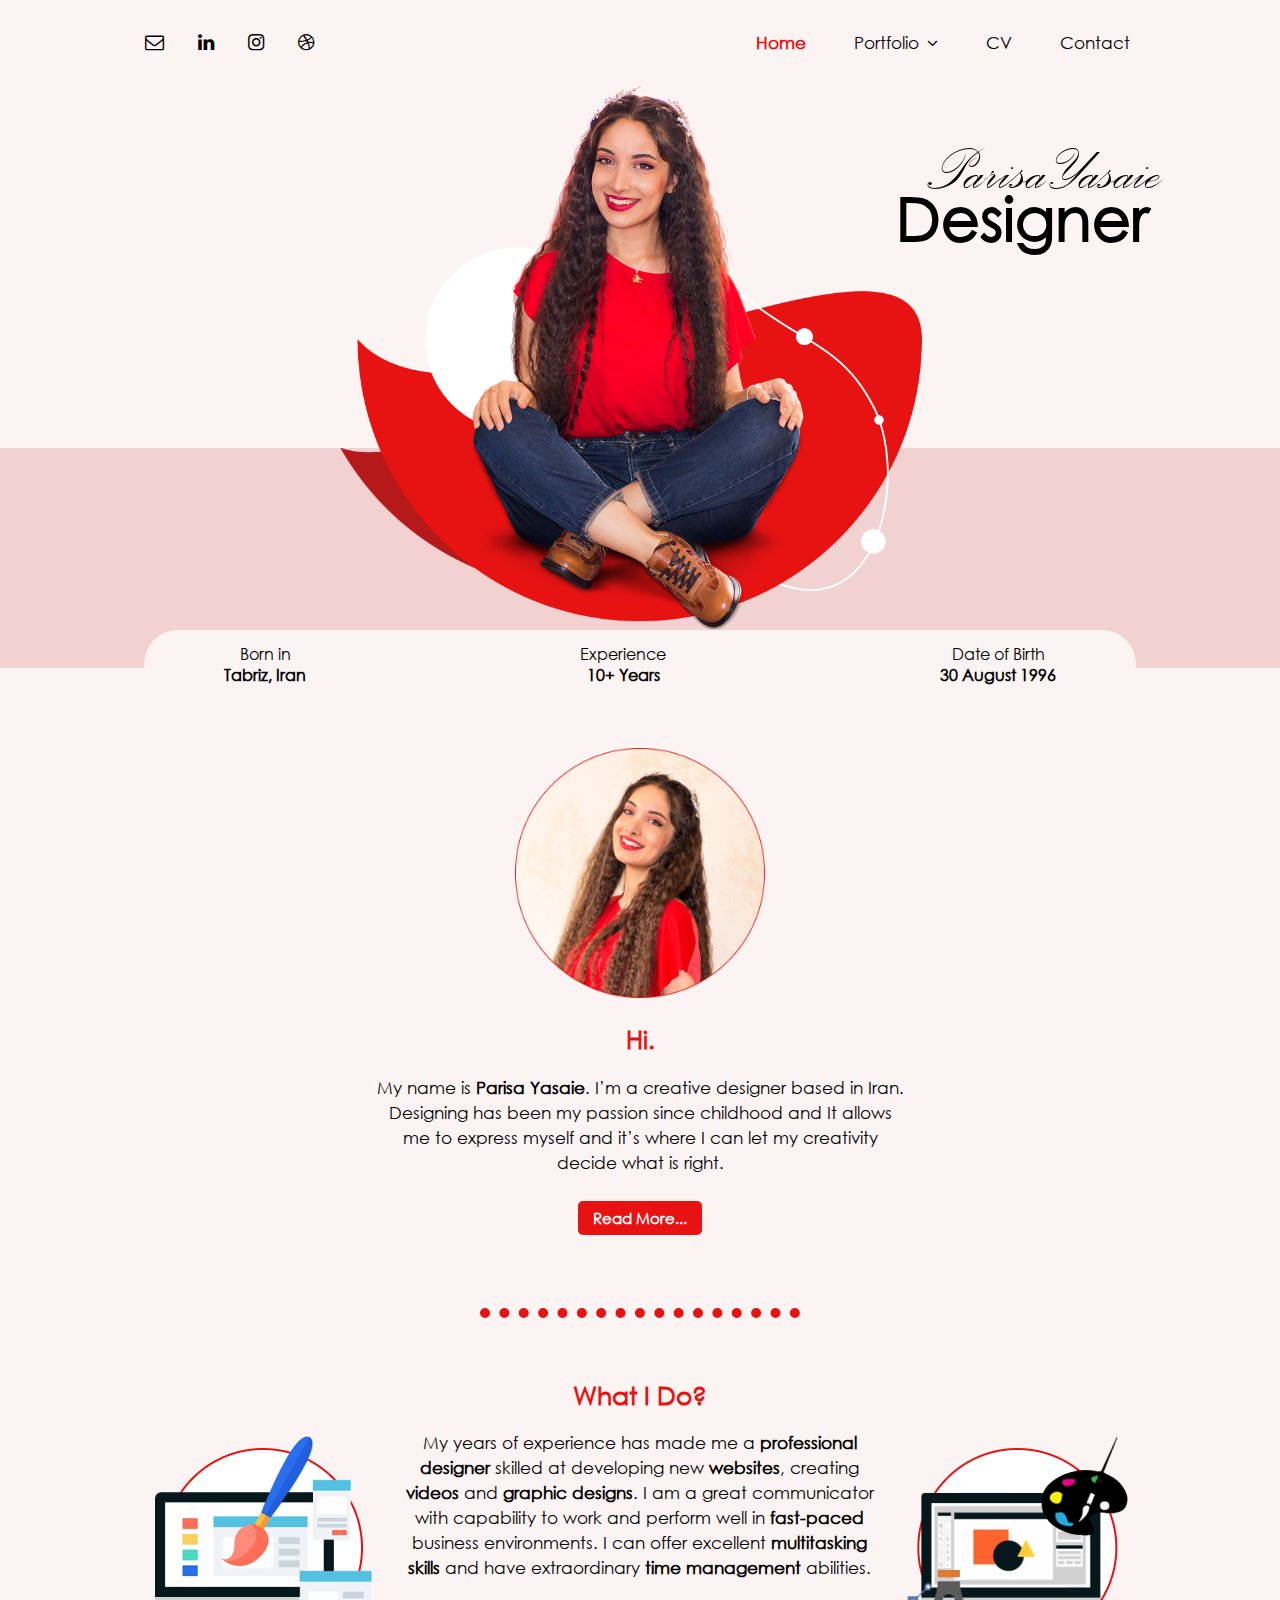
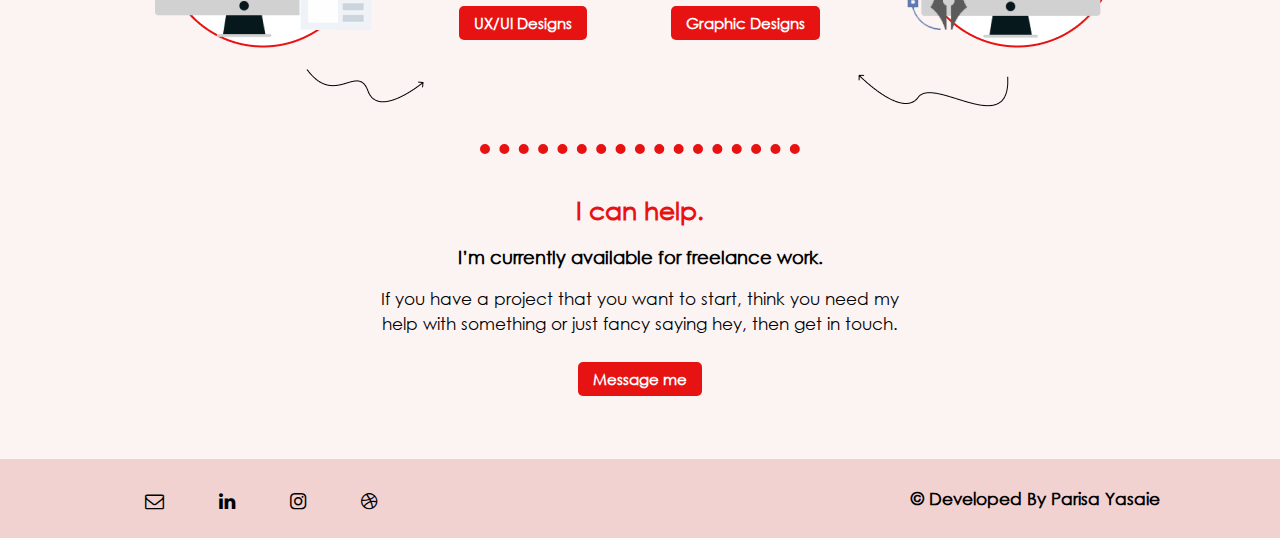
==== index.html @ 9ddb2f9f "Init" ====
<!DOCTYPE html>
<html lang="en">
<head>
    <meta charset="UTF-8">
    <meta http-equiv="X-UA-Compatible" content="IE=edge">
    <meta name="viewport" content="width=device-width, initial-scale=1.0">
    <title>Parisa Yasaie</title>
    <link rel="stylesheet" href="css/main-style.css">
    <link rel="shortcut icon" href="images/yasaB.ico" type="image/x-icon">
    <link rel="stylesheet" href="https://cdnjs.cloudflare.com/ajax/libs/font-awesome/4.7.0/css/font-awesome.min.css">
</head>
<body>
    <header>
        <nav>
            <div class="name hide-desktop"><a href="#">Parisa Yasaie</a></div>

            <div class="hide-mobile social-media">
                <a href="mailto:parisa.vamp@gmail.com">
                    <span class="fa fa-envelope-o"></span>
                </a>
                <a href="http://www.linkedin.com/in/parisavp">
                    <span class="fa fa-linkedin"></span>
                </a>
                <a href="http://www.instagram.com/parisavp">
                    <span class="fa fa-instagram"></span>
                </a>
                <a href="http://www.dribbble.com/parisavp">
                    <span class="fa fa-dribbble"></span>
                </a>
            </div>

            <div class="menu hide-desktop">
                <img src="images/ham.svg" alt="toggle menu" id="menu">
            </div>

            <ul class="hide-mobile nav" id="nav">
                <li id="exit" class="exit hide-desktop"><img src="images/exit.svg" alt="exit"></li>
                <li class="active">Home</li>
                <li>
                    <a href="#">Portfolio <span class="hide-mobile"><span class="fa fa-angle-down"></span></span></a>
                    <ul>
                        <li><a href="pages/uxui.html">UX/UI Designs</a></li>
                        <li><a href="pages/graphic.html">Graphic Designs</a></li>
                    </ul>
                </li>
                <li><a href="pages/cv.html">CV</a></li>
                <li><a href="pages/contact.html">Contact</a></li>
            </ul>
        </nav>
    </header>
</div>
<div class="hero-text">
    <p>ParisaYasaie</p>
    <h1>Designer</h1>
</div>
<div class="hero">
    <section>

        <img src="images/Hero.png" alt="hero img" class="hero-image">
        <ul class="summry-profile">
            <li>Born in<br><strong>Tabriz, Iran</strong></li>
            <li>Experience<br><strong>10+ Years</strong></li>
            <li>Date of Birth<br><strong>30 August 1996</strong></li>
        </ul>
    </section>
</div>

<div class="box"></div>

<div class="intro container">
    <img src="images/hi.png" alt="hi-img" class="hi-img">
    <h2>Hi.</h2>
    <p>My name is <strong>Parisa Yasaie</strong>. I’m a creative designer based in Iran.
        Designing has been my passion since childhood and It allows
        me to express myself and it’s where I can let my creativity
        decide what is right.</p>
        <a href="pages/cv.html" class="button">Read More...</a>
</div>

<div class="line"></div>

<div class="container">
    <ul class="wid">
        <li>
            <img src="images/product.png" alt="product" class="product hide-mobile show-desktop">
        </li>
        <li>
            <h2>What I Do?</h2>
            <p>My years of experience has made me a <strong>professional designer</strong>
                skilled at developing new <strong>websites</strong>, creating <strong>videos</strong> and
                <strong>graphic designs</strong>. I am a great communicator with capability to
                work and perform well in <strong>fast-paced</strong> business environments. I
                can offer excellent <strong>multitasking skills</strong> and have extraordinary
                <strong>time management</strong> abilities.</p>
            <a href="pages/uxui.html" class="button couple">UX/UI Designs</a>
            <a href="pages/graphic.html" class="button couple">Graphic Designs</a>
        </li>
        <li>
            <img src="images/graphic.png" alt="graphic" class="graphic hide-mobile show-desktop">
        </li>
    </ul>
</div>

<div class="line"></div>

<div class="container">
    <h2>I can help.</h2>
    <h3>I’m currently available for freelance work.</h3>
    <p>If you have a project that you want to start,
         think you need my help with something or just fancy saying hey, then get in touch.</p>
    <a href="mailto:parisa.vamp@gmail.com" class="button">Message me</a>
</div>
<footer>
    <nav class="social-media">
            <a href="mailto:parisa.vamp@gmail.com">
                <span class="fa fa-envelope-o"></span>
            </a>
            <a href="http://www.linkedin.com/in/parisavp">
                <span class="fa fa-linkedin"></span>
            </a>
            <a href="http://www.instagram.com/parisavp">
                <span class="fa fa-instagram"></span>
            </a>
            <a href="http://www.dribbble.com/parisavp">
                <span class="fa fa-dribbble"></span>
            </a>
    </nav>
    <p><strong>© Developed By Parisa Yasaie</strong></p>
</footer>

    <script>
        var menu = document.getElementById('menu')
        var nav = document.getElementById('nav')
        var exit = document.getElementById('exit')

        menu.addEventListener('click', function(e){
            nav.classList.toggle('hide-mobile');
            e.preventDefault();
        });

        exit.addEventListener('click', function(e){
            nav.classList.add('hide-mobile');
            e.preventDefault();
        });
    </script>
</body>
</html>
---- css/main-style.css ----
@font-face {
    font-family: 'Century Gothic';
    src: url('../CenturyGothic.ttf');
}
@font-face {
    font-family: 'Palace Script MT';
    src: url('../PalaceScriptMT.ttf');
}

body {
    margin: 0;
    background: #FCF3F3;
    font-family: 'Century Gothic', 'Palace Script MT';
}

p {
    font-size: 17px;
    line-height: 25px;
}

ul {
    list-style-type: none;
    margin: 0;
    padding: 0;
}

.container {
    display: block;
    width: 530px;
    margin: auto;
    margin-bottom: 25px;
    text-align: center;
}

header nav {
    width: 100%;
    margin-top: -160px;
    position: fixed;
    background: #FCF3F3;
    z-index: 6;
}

.hero-text {
    margin-left: 85vh;
    margin-top: 160px;
}

header .social-media {
    padding-left: 10%;
}

.nav {
    padding-right: 10%;
}

.hide-desktop {
    display: none;
}

nav:after {
    content: '';
    clear: both;
    display: table;
}

nav ul {
    float: right;
    list-style: none;
    position: relative;
}

nav ul li {
    display: inline-block;
    margin: 20px 5px;
}

nav ul li a {
    color: black;
    text-decoration: none;
    line-height: 45px;
    font-size: 17px;
    padding: 8px 17px;
}

nav a:hover {
    text-shadow: 0 0 1px gray, 0 0 1px gray;
}

.active {
    color: #E71313;
    font-size: 17px;
    font-weight: bold;
    padding: 8px 17px;
}

nav ul ul {
    position: absolute;
    top: 55px;
    opacity: 0;
    visibility: hidden;
    transition: .3s;
}

nav ul li:hover > ul {
    top: 65px;
    opacity: 1;
    visibility: visible;
    z-index: 4;
}

nav ul ul li {
    position: relative;
    margin: 0;
    width: 180px;
    float: none;
    display: list-item;
    background: #FCF3F3;
    border-radius: 5px;
    border-top: 1px solid white;
}

nav .social-media a {
    float: left;
    text-decoration: none;
    font-size: 19px;
    color: black;
    padding: 30px 17px;
}

.fa-angle-down {
    margin-left: 3px;
}

.hero-text p {
    font-family: 'Palace Script MT';
    font-size: 75px;
    text-align: center;
    margin-left: 40px;
    margin-top: 35px;
}

h1 {
    font-size: 50px;
    text-align: center;
    font-size: 60px;
    margin-top: -80px;
}

h2 {
    color: #E71313;
    font-size: 25px;
}

h3 {
    font-size: 18px;
}

.box {
    position: relative;
    background: #F2D1D1;
    height: 220px;
    top: -250px;
    z-index: 0;
}

.hero {
    position: relative;
    text-align: center;
    padding: 0 120px;
    z-index: 1;
    margin-top: -210px;
}

.summry-profile {
    background-color: #FCF3F3;
    font-size: 16px;
    border-radius: 70px;
    padding: 13px 80px;
    display: flex;
    justify-content: space-between;
    width: 80%;
    margin: auto;
}

.hero-image {
    display: block;
    text-align: center;
    width: 600px;
    margin: auto;
}

.intro {
    margin-top: -170px;
}

.wid {
    display: flex;
    margin-bottom: -110px;
    justify-content: center;
    list-style-type: none;
}

.wid img {
    margin: 60px -30px;
}

.wid p {
    width: 490px;
}

.container p {
    padding-bottom: 15px;
}

.button {
    background-color: #E71313;
    font-size: 15px;
    border-radius: 5px;
    padding: 7px 15px;
    text-decoration: none;
    color: white;
    font-weight: bold;
}

.button:hover {
    background-color: #cf1414;
}

.line {
    content: "";
    width: 25%;
    text-align: center;
    margin: auto;
    border-bottom: 10px dotted #E71313;
    position: relative;
    top: 10px;
    margin: 70px auto 50px auto;
}

.couple {
    margin: 0 40px;
}

.hi-img {
    max-width: 250px;
}

footer {
    display: flex;
    justify-content: space-between;
    margin-top: 70px;
    background-color: #F2D1D1;
    padding: 10px 120px 10px 120px;
    text-align: center;
}

footer .social-media {
    padding-top: 20px;
}

footer a {
    text-decoration: none;
    font-size: 19px;
    color: black;
    padding: 0 25px;
}

footer a:hover {
    text-shadow: 0 0 1px gray, 0 0 1px gray;
}

@media all and (max-width: 950px) {

    .container {
        padding: 0 35px;
    }

    .hide-mobile {
        display: none;
    }

    .name {
        padding-left: 10%;
    }

    header nav {
        padding-bottom: 20px;
    }

    nav ul{
        position: fixed;
        width: 40%;
        top: 0;
        right: 0;
        z-index: 2;
        float: left;
        background: #F2D1D1;
        padding: 30px;
        height: 100%;
    }

    nav .social-media {
        display: none;
    }

    nav .name {
        display: block;
        font-size: 20px;
        font-weight: bold;
        text-decoration: none;
        padding-top: 17px;
    }

    .name a {
        text-decoration: none;
        color: #E71313;
    }

    nav ul li {
        display: block;
        margin: 10px 0;
    }

    nav ul li a {
        font-size: 15px;
    }

    .active {
        font-size: 15px;
    }

    nav ul ul {
        position: static;
        float: none;
        margin: -35px -20px;
        opacity: 1;
        visibility: visible;
    }

    nav ul ul li {
        display: block;
        border: none;
        margin-top: -5px;
        background: none;
    }

    .exit {
        display: block;
        text-align: right;
    }

    .exit img {
        cursor: pointer;
    }

    .menu {
        display: block;
        position: absolute;
        right: 80px;
        margin: -20px 5px;
        cursor: pointer;
    }

    .hero-text p {
        font-size: 65px;
        margin-left: 40px;
        margin-top: 35px;
    }
    
    h1 {
        font-size: 50px;
        margin-top: -70px;
        margin-right: 40px;
    }
    
    h2 {
        font-size: 22px;
    }
    
    h3 {
        font-size: 16px;
    }

    p {
        font-size: 14px;
        line-height: 20px;
    }
    
    .box {
        height: 130px;
        top: -150px;
    }
    
    .hero {
        margin-top: -180px;
        padding: 0 25px;
    }
    
    .summry-profile {
        font-size: 13px;
        padding: 5px 25px;
        margin: auto;
    }
    
    .hero-image {
        width: 75%;
    }
    
    .intro {
        margin-top: -70px;
    }
    
    .container p {
        padding-bottom: 15px;
    }
    
    .button {
        font-size: 13px;
    }
    
    footer {
        display: block;
        margin-top: 70px;
        padding: 25px 0 -10px 0;
        text-align: center;
    }
    
    .couple {
        margin: 0 15px;
    }

    .wid {
        margin-bottom: -10px;
    }
}

@media all and (max-width: 800px) {

    .hero-text {
        margin-left: 20px;
        margin-top: 100px;
    }

    .hero {
        margin-top: -10px;
    }

    header nav {
        margin-top: -100px;
    }

    footer {
        padding: 10px;
    }

    .line {
        width: 40%;
    }
}

@media all and (max-width: 650px) {

    .hero-image {
        width: 100%;
    }

    .name {
        padding-left: 25px;
    }

    .container {
        width: auto;
    }

    .wid p {
        width: auto;
    }

    .menu {
        right: 25px;
    }

    .couple {
        margin: 0 5px;
    }

}
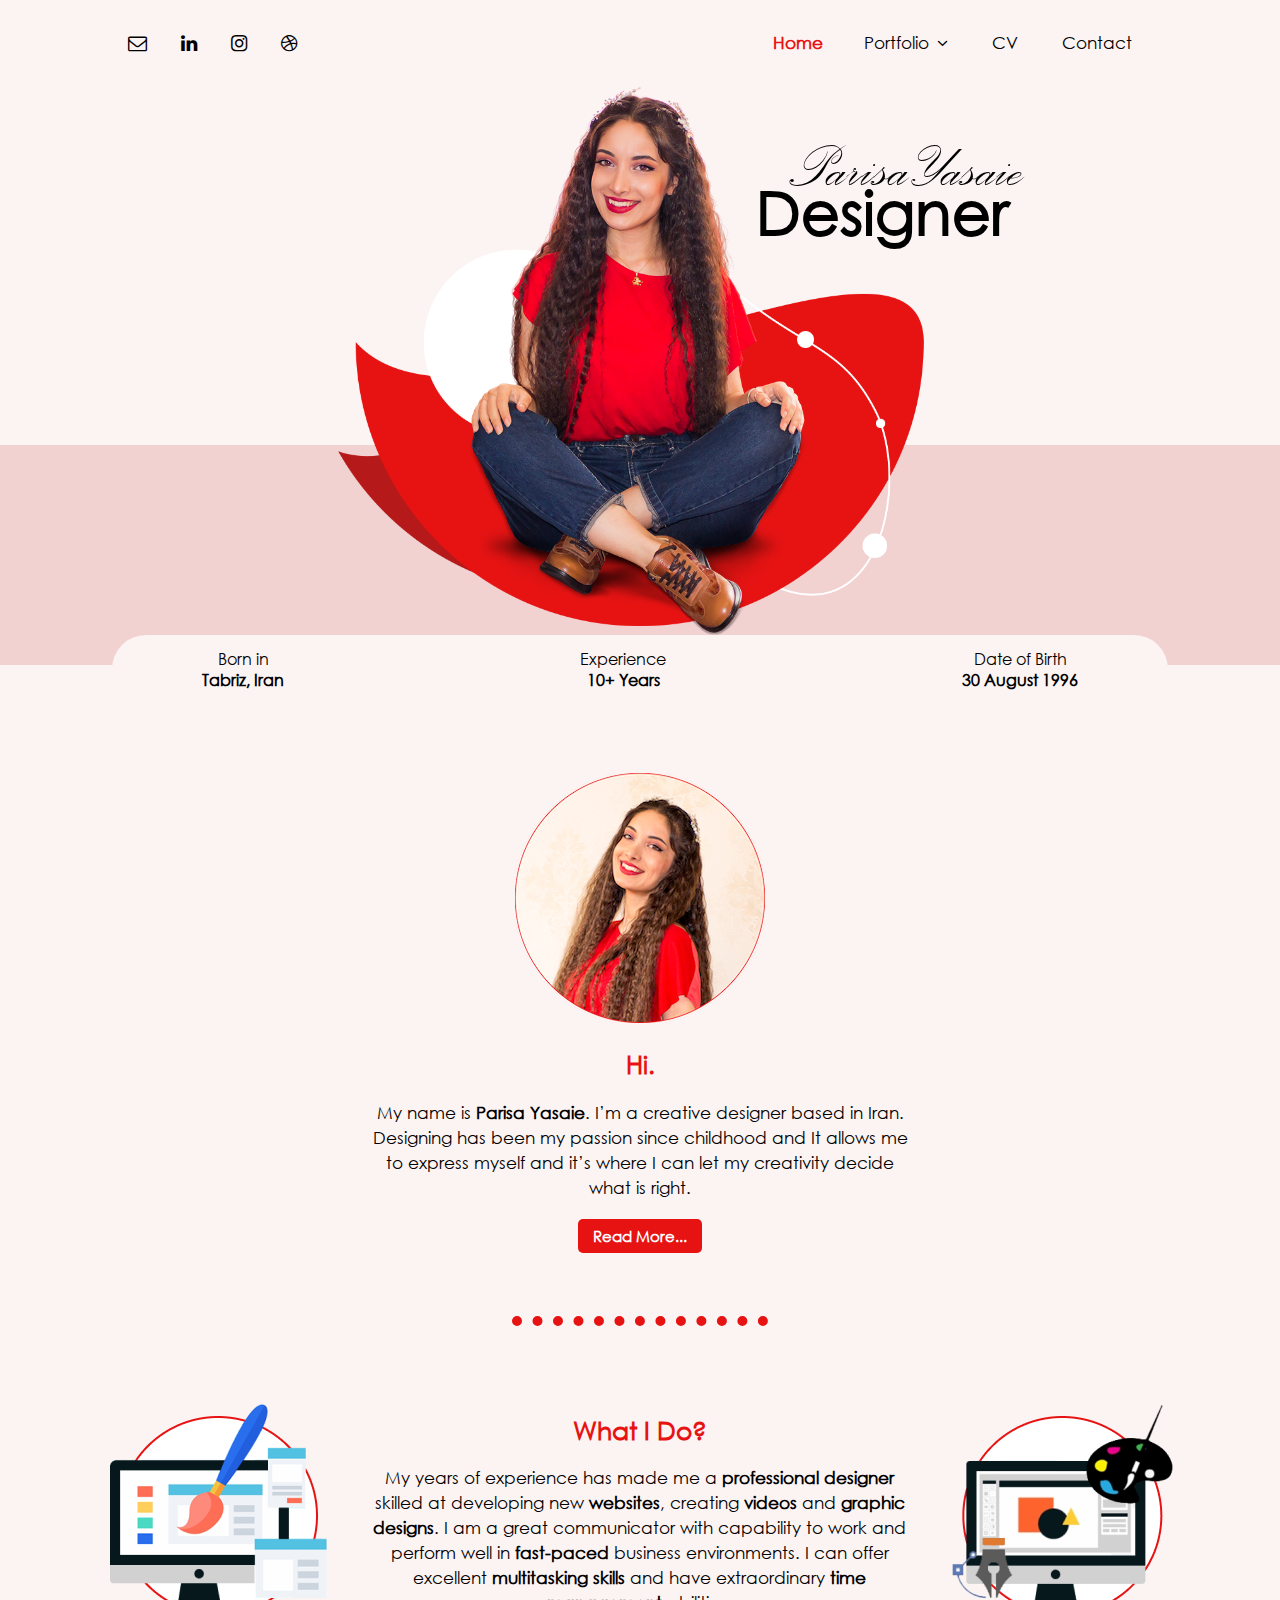
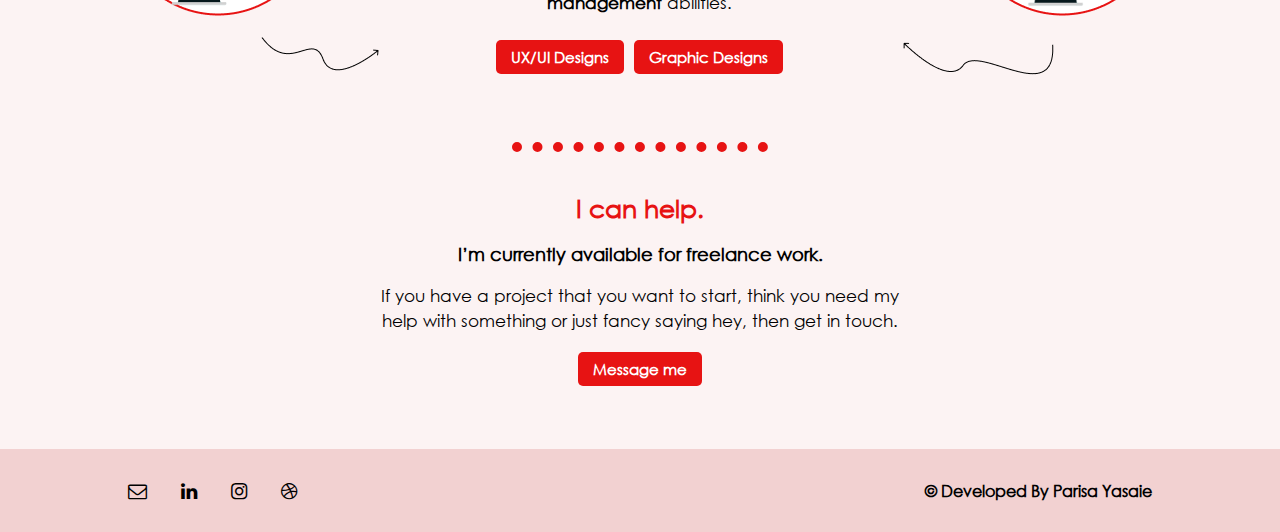
==== commit d6726792: "Optimize" ====
--- a/index.html
+++ b/index.html
@@ -5,143 +5,160 @@
     <meta http-equiv="X-UA-Compatible" content="IE=edge">
     <meta name="viewport" content="width=device-width, initial-scale=1.0">
     <title>Parisa Yasaie</title>
-    <link rel="stylesheet" href="css/main-style.css">
+    <link rel="stylesheet" href="css/style.css">
     <link rel="shortcut icon" href="images/yasaB.ico" type="image/x-icon">
     <link rel="stylesheet" href="https://cdnjs.cloudflare.com/ajax/libs/font-awesome/4.7.0/css/font-awesome.min.css">
 </head>
 <body>
-    <header>
-        <nav>
-            <div class="name hide-desktop"><a href="#">Parisa Yasaie</a></div>
+<header>
+    <nav class="container">
+        <div class="name hide-desktop"><a href="#">Parisa Yasaie</a></div>
 
-            <div class="hide-mobile social-media">
+        <div class="hide-mobile social-media">
+            <a href="mailto:parisa.vamp@gmail.com">
+                <span class="fa fa-envelope-o"></span>
+            </a>
+            <a href="https://www.linkedin.com/in/parisavp">
+                <span class="fa fa-linkedin"></span>
+            </a>
+            <a href="https://www.instagram.com/parisavp">
+                <span class="fa fa-instagram"></span>
+            </a>
+            <a href="https://www.dribbble.com/parisavp">
+                <span class="fa fa-dribbble"></span>
+            </a>
+        </div>
+
+        <div class="hide-desktop" id="menu"></div>
+
+        <ul class="hide-mobile" id="nav">
+            <li class="hide-desktop" id="exit"></li>
+
+            <li class="active">Home</li>
+            <li>
+                <a href="#">Portfolio <span class="hide-mobile"><span class="fa fa-angle-down"></span></span></a>
+                <ul>
+                    <li><a href="pages/uxui.html">UX/UI Designs</a></li>
+                    <li><a href="pages/graphic.html">Graphic Designs</a></li>
+                </ul>
+            </li>
+            <li><a href="pages/cv.html">CV</a></li>
+            <li><a href="pages/contact.html">Contact</a></li>
+        </ul>
+    </nav>
+</header>
+
+<main id="home">
+    <div class="hero">
+        <div class="hero-text">
+            <h2>ParisaYasaie</h2>
+            <h1>Designer</h1>
+        </div>
+
+        <div class="hero-img"></div>
+    </div>
+
+    <ul class="summary-profile">
+        <li>Born in<br><strong>Tabriz, Iran</strong></li>
+        <li>Experience<br><strong>10+ Years</strong></li>
+        <li>Date of Birth<br><strong>30 August 1996</strong></li>
+    </ul>
+
+    <div class="container my-70 text-center">
+        <div class="container-sm mb-70">
+            <img src="images/hi.png" alt="hi-img" class="hi-img">
+            <h2>Hi.</h2>
+
+            <div class="mb-25">
+                <p>My name is <strong>Parisa Yasaie</strong>. I’m a creative designer based in Iran.
+                    Designing has been my passion since childhood and It allows
+                    me to express myself and it’s where I can let my creativity
+                    decide what is right.</p>
+            </div>
+            <a href="pages/cv.html" class="button">Read More...</a>
+        </div>
+
+        <div class="line line-red"></div>
+
+        <ul class="wid">
+            <li class="hide-mobile">
+                <img src="images/product.png" alt="product" class="product">
+            </li>
+            <li>
+                <h2>What I Do?</h2>
+
+                <div class="mb-25 container-sm">
+                    <p>My years of experience has made me a <strong>professional designer</strong>
+                        skilled at developing new <strong>websites</strong>, creating <strong>videos</strong> and
+                        <strong>graphic designs</strong>. I am a great communicator with capability to
+                        work and perform well in <strong>fast-paced</strong> business environments. I
+                        can offer excellent <strong>multitasking skills</strong> and have extraordinary
+                        <strong>time management</strong> abilities.</p>
+                </div>
+
+                <div class="button-group">
+                    <a href="pages/uxui.html" class="button">UX/UI Designs</a>
+                    <a href="pages/graphic.html" class="button">Graphic Designs</a>
+                </div>
+            </li>
+            <li class="hide-mobile">
+                <img src="images/graphic.png" alt="graphic" class="graphic">
+            </li>
+        </ul>
+
+        <div class="line line-red"></div>
+
+        <div class="container-sm">
+            <h2>I can help.</h2>
+            <h3>I’m currently available for freelance work.</h3>
+
+            <div class="mb-25">
+                <p>If you have a project that you want to start,
+                    think you need my help with something or just fancy saying hey, then get in touch.</p>
+            </div>
+
+            <a href="mailto:parisa.vamp@gmail.com" class="button">Message me</a>
+        </div>
+    </div>
+
+    <footer>
+        <div class="container">
+            <nav class="social-media">
                 <a href="mailto:parisa.vamp@gmail.com">
                     <span class="fa fa-envelope-o"></span>
                 </a>
-                <a href="http://www.linkedin.com/in/parisavp">
+                <a href="https://www.linkedin.com/in/parisavp">
                     <span class="fa fa-linkedin"></span>
                 </a>
-                <a href="http://www.instagram.com/parisavp">
+                <a href="https://www.instagram.com/parisavp">
                     <span class="fa fa-instagram"></span>
                 </a>
-                <a href="http://www.dribbble.com/parisavp">
+                <a href="https://www.dribbble.com/parisavp">
                     <span class="fa fa-dribbble"></span>
                 </a>
+            </nav>
+
+            <div>
+                <strong>© Developed By Parisa Yasaie</strong>
             </div>
+        </div>
+    </footer>
+</main>
 
-            <div class="menu hide-desktop">
-                <img src="images/ham.svg" alt="toggle menu" id="menu">
-            </div>
+<script>
+    var menu = document.getElementById('menu')
+    var nav = document.getElementById('nav')
+    var exit = document.getElementById('exit')
 
-            <ul class="hide-mobile nav" id="nav">
-                <li id="exit" class="exit hide-desktop"><img src="images/exit.svg" alt="exit"></li>
-                <li class="active">Home</li>
-                <li>
-                    <a href="#">Portfolio <span class="hide-mobile"><span class="fa fa-angle-down"></span></span></a>
-                    <ul>
-                        <li><a href="pages/uxui.html">UX/UI Designs</a></li>
-                        <li><a href="pages/graphic.html">Graphic Designs</a></li>
-                    </ul>
-                </li>
-                <li><a href="pages/cv.html">CV</a></li>
-                <li><a href="pages/contact.html">Contact</a></li>
-            </ul>
-        </nav>
-    </header>
-</div>
-<div class="hero-text">
-    <p>ParisaYasaie</p>
-    <h1>Designer</h1>
-</div>
-<div class="hero">
-    <section>
+    menu.addEventListener('click', function (e) {
+        nav.classList.toggle('hide-mobile');
+        e.preventDefault();
+    });
 
-        <img src="images/Hero.png" alt="hero img" class="hero-image">
-        <ul class="summry-profile">
-            <li>Born in<br><strong>Tabriz, Iran</strong></li>
-            <li>Experience<br><strong>10+ Years</strong></li>
-            <li>Date of Birth<br><strong>30 August 1996</strong></li>
-        </ul>
-    </section>
-</div>
-
-<div class="box"></div>
-
-<div class="intro container">
-    <img src="images/hi.png" alt="hi-img" class="hi-img">
-    <h2>Hi.</h2>
-    <p>My name is <strong>Parisa Yasaie</strong>. I’m a creative designer based in Iran.
-        Designing has been my passion since childhood and It allows
-        me to express myself and it’s where I can let my creativity
-        decide what is right.</p>
-        <a href="pages/cv.html" class="button">Read More...</a>
-</div>
-
-<div class="line"></div>
-
-<div class="container">
-    <ul class="wid">
-        <li>
-            <img src="images/product.png" alt="product" class="product hide-mobile show-desktop">
-        </li>
-        <li>
-            <h2>What I Do?</h2>
-            <p>My years of experience has made me a <strong>professional designer</strong>
-                skilled at developing new <strong>websites</strong>, creating <strong>videos</strong> and
-                <strong>graphic designs</strong>. I am a great communicator with capability to
-                work and perform well in <strong>fast-paced</strong> business environments. I
-                can offer excellent <strong>multitasking skills</strong> and have extraordinary
-                <strong>time management</strong> abilities.</p>
-            <a href="pages/uxui.html" class="button couple">UX/UI Designs</a>
-            <a href="pages/graphic.html" class="button couple">Graphic Designs</a>
-        </li>
-        <li>
-            <img src="images/graphic.png" alt="graphic" class="graphic hide-mobile show-desktop">
-        </li>
-    </ul>
-</div>
-
-<div class="line"></div>
-
-<div class="container">
-    <h2>I can help.</h2>
-    <h3>I’m currently available for freelance work.</h3>
-    <p>If you have a project that you want to start,
-         think you need my help with something or just fancy saying hey, then get in touch.</p>
-    <a href="mailto:parisa.vamp@gmail.com" class="button">Message me</a>
-</div>
-<footer>
-    <nav class="social-media">
-            <a href="mailto:parisa.vamp@gmail.com">
-                <span class="fa fa-envelope-o"></span>
-            </a>
-            <a href="http://www.linkedin.com/in/parisavp">
-                <span class="fa fa-linkedin"></span>
-            </a>
-            <a href="http://www.instagram.com/parisavp">
-                <span class="fa fa-instagram"></span>
-            </a>
-            <a href="http://www.dribbble.com/parisavp">
-                <span class="fa fa-dribbble"></span>
-            </a>
-    </nav>
-    <p><strong>© Developed By Parisa Yasaie</strong></p>
-</footer>
-
-    <script>
-        var menu = document.getElementById('menu')
-        var nav = document.getElementById('nav')
-        var exit = document.getElementById('exit')
-
-        menu.addEventListener('click', function(e){
-            nav.classList.toggle('hide-mobile');
-            e.preventDefault();
-        });
-
-        exit.addEventListener('click', function(e){
-            nav.classList.add('hide-mobile');
-            e.preventDefault();
-        });
-    </script>
+    exit.addEventListener('click', function (e) {
+        nav.classList.add('hide-mobile');
+        e.preventDefault();
+    });
+</script>
 </body>
-</html>+</html>
--- a/css/style.css
+++ b/css/style.css
@@ -0,0 +1,566 @@
+@font-face {
+  font-family: "Century Gothic";
+  src: url("../CenturyGothic.ttf");
+}
+@font-face {
+  font-family: "Palace Script MT";
+  src: url("../PalaceScriptMT.ttf");
+}
+p {
+  font-size: 17px;
+  line-height: 25px;
+}
+
+ul {
+  margin: 0 15px;
+  padding: 0;
+}
+ul li {
+  padding: 0 10px;
+}
+
+h1 {
+  font-size: 50px;
+}
+@media (max-width: 1100px) {
+  h1 {
+    font-size: 35px;
+  }
+}
+
+h2 {
+  color: #E71313;
+  font-size: 25px;
+}
+
+h3 {
+  font-size: 18px;
+}
+
+body {
+  margin: 0;
+  background: #FCF3F3;
+  font-family: "Century Gothic", "Palace Script MT", serif;
+}
+
+main {
+  display: flex;
+  flex-direction: column;
+  margin-top: 85px;
+  height: calc(100vh - 85px);
+  justify-content: space-between;
+}
+
+.social-media a {
+  float: left;
+  text-decoration: none;
+  font-size: 19px;
+  color: black;
+  padding: 30px 17px;
+}
+.social-media a:first-child {
+  padding-left: 0;
+}
+
+.container {
+  padding: 0 10%;
+}
+@media (max-width: 1100px) {
+  .container {
+    padding: 0 60px;
+  }
+}
+@media (max-width: 600px) {
+  .container {
+    padding: 0 20px;
+  }
+}
+.container-sm {
+  width: 540px;
+  margin: 0 auto;
+}
+@media (max-width: 600px) {
+  .container-sm {
+    width: 100%;
+  }
+}
+
+.fa-angle-down {
+  margin-left: 3px;
+}
+
+@media (max-width: 1100px) {
+  .hide-mobile {
+    display: none;
+  }
+}
+
+@media (min-width: 1100px) {
+  .hide-desktop {
+    display: none;
+  }
+}
+
+.mb-12 {
+  margin-bottom: 12px;
+}
+
+.mb-25 {
+  margin-bottom: 25px;
+}
+
+.mb-70 {
+  margin-bottom: 70px;
+}
+
+.my-70 {
+  margin-bottom: 70px;
+  margin-top: 70px;
+}
+
+.button {
+  background-color: #E71313;
+  font-size: 15px;
+  border-radius: 5px;
+  padding: 7px 15px;
+  text-decoration: none;
+  color: white;
+  font-weight: bold;
+}
+.button :hover {
+  background-color: #cf1414;
+}
+@media (max-width: 1100px) {
+  .button {
+    font-size: 13px;
+  }
+}
+
+.button-group {
+  display: flex;
+  justify-content: center;
+  gap: 10px;
+}
+
+.text-center {
+  text-align: center;
+}
+
+.line {
+  content: "";
+  width: 25%;
+  text-align: center;
+  position: relative;
+  margin: 40px auto;
+}
+@media (max-width: 1100px) {
+  .line {
+    width: 40%;
+  }
+}
+.line-pink {
+  border-bottom: 10px dotted #F2D1D1;
+}
+.line-red {
+  border-bottom: 10px dotted #E71313;
+}
+
+header {
+  top: 0;
+  width: 100%;
+  position: fixed;
+  background: #FCF3F3;
+  z-index: 6;
+}
+header nav {
+  display: flex;
+  justify-content: space-between;
+  align-items: center;
+}
+header nav ul {
+  float: right;
+  list-style: none;
+  position: relative;
+  margin: 0;
+}
+header nav ul li {
+  display: inline-block;
+  margin: 20px 0;
+}
+header nav ul li:hover > ul {
+  top: 65px;
+  opacity: 1;
+  visibility: visible;
+  z-index: 4;
+}
+header nav ul li.active {
+  color: #E71313;
+  font-size: 17px;
+  font-weight: bold;
+  padding: 8px 17px;
+}
+header nav ul li a {
+  color: black;
+  text-decoration: none;
+  line-height: 45px;
+  font-size: 17px;
+  padding: 8px 10px;
+}
+header nav ul li a:hover {
+  text-shadow: 0 0 1px gray, 0 0 1px gray;
+}
+header nav ul li ul {
+  position: absolute;
+  top: 55px;
+  opacity: 0;
+  visibility: hidden;
+  transition: 0.3s;
+}
+header nav ul li ul li {
+  position: relative;
+  margin: 0;
+  width: 180px;
+  float: none;
+  display: list-item;
+  background: #FCF3F3;
+  border-radius: 5px;
+  border-top: 1px solid white;
+}
+@media (max-width: 1100px) {
+  header nav {
+    margin-bottom: 40px;
+    margin-top: 40px;
+  }
+  header nav ul {
+    position: fixed;
+    width: 50%;
+    top: 0;
+    right: 0;
+    z-index: 5;
+    float: left;
+    background: #F2D1D1;
+    padding: 40px 0 20px 20px;
+    height: 100%;
+  }
+  header nav ul li {
+    display: block;
+    margin: 0;
+  }
+  header nav ul li a {
+    font-size: 15px;
+  }
+  header nav ul li ul {
+    position: static;
+    float: none;
+    opacity: 5;
+    padding: 0;
+    visibility: visible;
+  }
+  header nav ul li ul li {
+    display: block;
+    border: none;
+    margin-top: -5px;
+    background: none;
+  }
+  header nav ul li .active {
+    font-size: 15px;
+  }
+  header nav .social-media {
+    display: none;
+  }
+  header nav .name {
+    display: block;
+    font-size: 20px;
+    font-weight: bold;
+    text-decoration: none;
+  }
+  header nav .name a {
+    text-decoration: none;
+    color: #E71313;
+  }
+  header nav #exit {
+    background-image: url("../images/exit.svg");
+    background-repeat: no-repeat;
+    height: 25px;
+    width: 25px;
+    cursor: pointer;
+    float: right;
+  }
+  header nav #exit + li {
+    clear: right;
+  }
+  header nav #menu {
+    background-image: url("../images/ham.svg");
+    background-repeat: no-repeat;
+    height: 25px;
+    width: 25px;
+    cursor: pointer;
+  }
+}
+
+footer {
+  z-index: 10;
+  background-color: #F2D1D1;
+}
+footer .container {
+  display: flex;
+  justify-content: space-between;
+  align-items: center;
+}
+@media (max-width: 600px) {
+  footer .container {
+    flex-direction: column;
+    justify-content: center;
+    padding-bottom: 25px;
+  }
+}
+
+#home .hero {
+  position: relative;
+}
+#home .hero .hero-img {
+  display: flex;
+  flex-direction: column;
+  align-items: center;
+  position: relative;
+  background-image: url("../images/Hero.png");
+  background-size: contain;
+  background-repeat: no-repeat;
+  background-position: center;
+  height: 550px;
+}
+#home .hero .hero-img:after {
+  content: "";
+  background: #F2D1D1;
+  position: absolute;
+  bottom: -30px;
+  width: 100%;
+  height: 220px;
+  z-index: -1;
+}
+@media (max-width: 600px) {
+  #home .hero .hero-img {
+    height: 300px;
+  }
+  #home .hero .hero-img:after {
+    height: 150px;
+  }
+}
+#home .hero .hero-text {
+  position: absolute;
+  right: 20%;
+  margin: 50px auto;
+}
+#home .hero .hero-text h2 {
+  margin: 0;
+  padding-left: 30px;
+  font-family: "Palace Script MT";
+  font-size: 75px;
+  font-weight: normal;
+  color: #000000;
+}
+#home .hero .hero-text h1 {
+  margin: 0;
+  line-height: 15px;
+  font-size: 60px;
+}
+@media (max-width: 1100px) {
+  #home .hero .hero-text {
+    position: relative;
+    text-align: center;
+    right: unset;
+    top: unset;
+    margin-top: 20px;
+  }
+}
+#home .summary-profile {
+  background-color: #FCF3F3;
+  font-size: 16px;
+  border-radius: 70px;
+  padding: 13px 80px;
+  display: flex;
+  justify-content: space-between;
+  width: 70%;
+  margin: 0 auto;
+  list-style: none;
+  text-align: center;
+}
+@media (max-width: 1100px) {
+  #home .summary-profile {
+    width: 88%;
+    font-size: 14px;
+    padding: 5px;
+    white-space: nowrap;
+  }
+}
+#home .wid {
+  display: flex;
+  justify-content: center;
+  align-items: center;
+  list-style-type: none;
+  margin: 0;
+}
+#home .wid img {
+  margin: 20px -30px;
+}
+#home .hi-img {
+  max-width: 250px;
+}
+@media (max-width: 1100px) {
+  #home p {
+    font-size: 14px;
+    line-height: 20px;
+  }
+  #home h2 {
+    font-size: 22px;
+  }
+}
+
+#cv .hero {
+  position: relative;
+}
+#cv .hero .hero-img {
+  display: flex;
+  flex-direction: column;
+  align-items: center;
+  position: relative;
+  background-image: url("../images/cv.png");
+  background-size: contain;
+  background-repeat: no-repeat;
+  background-position: center bottom;
+  height: 600px;
+  margin-top: 30px;
+}
+#cv .hero .hero-img:after {
+  content: "";
+  background: #F2D1D1;
+  position: absolute;
+  bottom: 0px;
+  width: 100%;
+  height: 220px;
+  z-index: -1;
+}
+@media (max-width: 600px) {
+  #cv .hero .hero-img {
+    height: 300px;
+  }
+  #cv .hero .hero-img:after {
+    height: 150px;
+  }
+}
+#cv .name-cv {
+  position: relative;
+  background-color: #FCF3F3;
+  border-radius: 70px;
+  padding: 1px 40px;
+  text-align: center;
+  width: 40%;
+  margin: -35px auto auto;
+  z-index: 2;
+}
+@media (max-width: 600px) {
+  #cv .name-cv {
+    width: 65%;
+  }
+}
+#cv .down-button {
+  display: block;
+  text-align: center;
+  margin: 20px auto auto;
+}
+#cv .cv li {
+  font-size: 17px;
+  color: #2E2E2E;
+  padding-top: 10px;
+}
+@media (max-width: 1100px) {
+  #cv .cv li {
+    font-size: 15px;
+  }
+}
+@media (max-width: 600px) {
+  #cv .cv li {
+    font-size: 14px;
+  }
+}
+#cv table {
+  display: table;
+  width: 70%;
+  color: #2E2E2E;
+}
+#cv table li {
+  margin-top: -8px;
+}
+#cv table span {
+  color: #C9C9C9;
+}
+@media (max-width: 1100px) {
+  #cv table {
+    width: 80%;
+  }
+}
+@media (max-width: 600px) {
+  #cv table {
+    width: 100%;
+  }
+}
+#cv .rate {
+  font-size: 25px;
+}
+@media (max-width: 1100px) {
+  #cv .rate {
+    font-size: 23px;
+  }
+}
+@media (max-width: 600px) {
+  #cv .rate {
+    font-size: 19px;
+  }
+}
+
+.contact {
+  display: flex;
+  justify-content: space-between;
+  height: 100%;
+}
+.contact ul {
+  margin: 0;
+  list-style: none;
+}
+.contact ul li {
+  color: #2E2E2E;
+  font-size: 20px;
+  font-weight: bold;
+  margin-left: 20px;
+  margin-bottom: 35px;
+}
+@media (max-width: 1100px) {
+  .contact ul li {
+    font-size: 17px;
+    margin-bottom: 20px;
+  }
+}
+.contact #image {
+  background-image: url(../images/contact.jpg);
+  background-position: bottom;
+  background-size: contain;
+  background-repeat: no-repeat;
+  width: 50%;
+  height: 100%;
+}
+@media (max-width: 1100px) {
+  .contact #image {
+    width: 100vw;
+  }
+}
+.contact span {
+  margin-right: 25px;
+}
+@media (max-width: 1100px) {
+  .contact {
+    flex-direction: column;
+    align-items: center;
+  }
+}
+
+/*# sourceMappingURL=style.css.map */
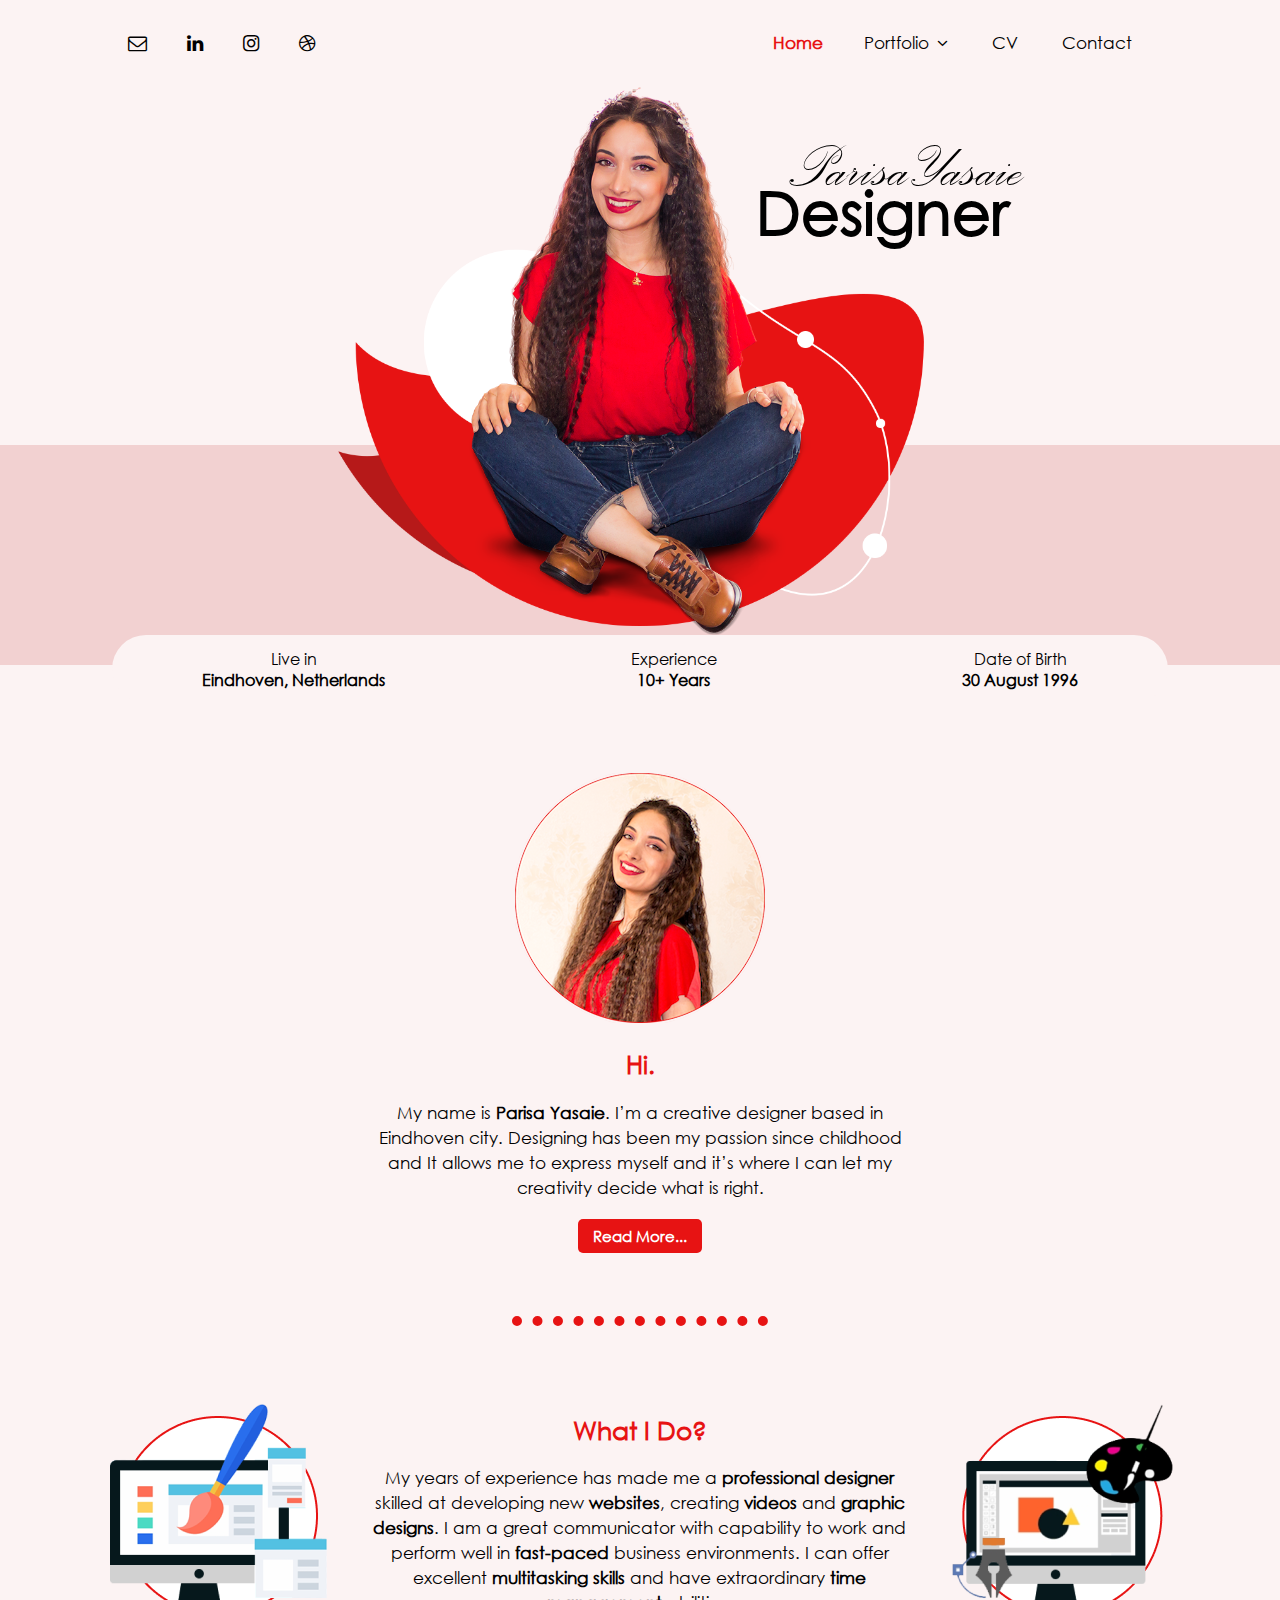
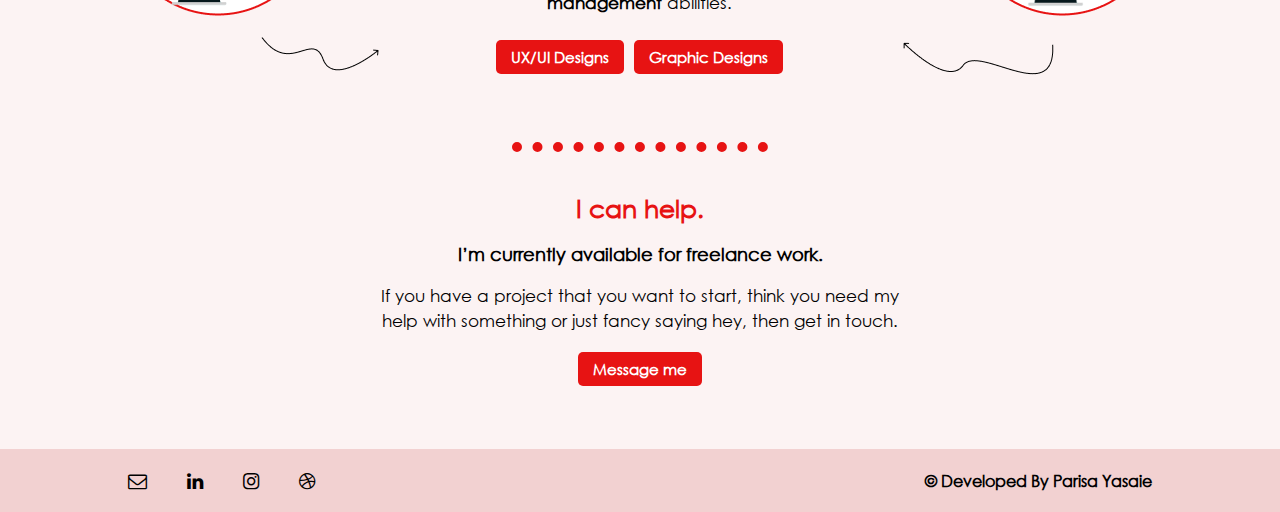
==== commit ae3ff4d7: "Update index.html" ====
--- a/index.html
+++ b/index.html
@@ -59,7 +59,7 @@
     </div>
 
     <ul class="summary-profile">
-        <li>Born in<br><strong>Tabriz, Iran</strong></li>
+        <li>Live in<br><strong>Eindhoven, Netherlands</strong></li>
         <li>Experience<br><strong>10+ Years</strong></li>
         <li>Date of Birth<br><strong>30 August 1996</strong></li>
     </ul>
@@ -70,7 +70,7 @@
             <h2>Hi.</h2>
 
             <div class="mb-25">
-                <p>My name is <strong>Parisa Yasaie</strong>. I’m a creative designer based in Iran.
+                <p>My name is <strong>Parisa Yasaie</strong>. I’m a creative designer based in Eindhoven city.
                     Designing has been my passion since childhood and It allows
                     me to express myself and it’s where I can let my creativity
                     decide what is right.</p>
--- a/css/style.css
+++ b/css/style.css
@@ -35,6 +35,15 @@
 
 h3 {
   font-size: 18px;
+}
+
+h4 {
+  font-size: 18px;
+}
+@media (max-width: 1100px) {
+  h4 {
+    font-size: 16px;
+  }
 }
 
 body {
@@ -47,19 +56,19 @@
   display: flex;
   flex-direction: column;
   margin-top: 85px;
-  height: calc(100vh - 85px);
+  min-height: calc(100vh - 85px);
   justify-content: space-between;
 }
 
+.social-media {
+  display: flex;
+  gap: 40px;
+  padding: 20px 0;
+}
 .social-media a {
-  float: left;
   text-decoration: none;
   font-size: 19px;
   color: black;
-  padding: 30px 17px;
-}
-.social-media a:first-child {
-  padding-left: 0;
 }
 
 .container {
@@ -81,7 +90,8 @@
 }
 @media (max-width: 600px) {
   .container-sm {
-    width: 100%;
+    width: auto;
+    padding: 0 20px;
   }
 }
 
@@ -165,6 +175,92 @@
   border-bottom: 10px dotted #E71313;
 }
 
+.break-text {
+  display: block;
+  text-align: center;
+  position: relative;
+  z-index: 1;
+  width: 100%;
+  font-size: 30px;
+  font-weight: bold;
+  margin-top: 80px;
+}
+.break-text:after {
+  content: "";
+  height: 2px;
+  width: 100%;
+  background: #F2D1D1;
+  position: absolute;
+  top: 60%;
+  z-index: -1;
+  display: block;
+}
+.break-text span {
+  background: #FCF3F3;
+  padding: 0 20px;
+  position: relative;
+}
+.break-text span:before {
+  content: "";
+  display: block;
+  background-image: url(../images/glow.svg);
+  width: 30px;
+  height: 30px;
+  left: -5px;
+  position: absolute;
+  background-repeat: no-repeat;
+  top: -15px;
+}
+@media (max-width: 1100px) {
+  .break-text {
+    margin-top: 20px;
+  }
+}
+
+.row {
+  display: flex;
+  flex-wrap: wrap;
+  justify-content: center;
+  gap: 4px;
+  margin-bottom: 20px;
+  margin-top: 20px;
+}
+.row .column-2 {
+  max-width: 39%;
+  padding: 0 10px;
+}
+.row .column-3 {
+  max-width: 25%;
+  padding: 0 10px;
+}
+.row .column-4 {
+  max-width: 19%;
+  padding: 0 10px;
+}
+.row img {
+  margin-top: 15px;
+  vertical-align: middle;
+  border-radius: 5px;
+  width: 100%;
+}
+.row img.round {
+  border: 2px solid #F2D1D1;
+  border-radius: 20px;
+}
+@media (max-width: 1100px) {
+  .row .column-2 {
+    max-width: 100%;
+  }
+  .row .column-4, .row .column-3 {
+    max-width: 39%;
+  }
+}
+@media (max-width: 600px) {
+  .row .column-4, .row .column-3 {
+    max-width: 100%;
+  }
+}
+
 header {
   top: 0;
   width: 100%;
@@ -228,8 +324,8 @@
 }
 @media (max-width: 1100px) {
   header nav {
-    margin-bottom: 40px;
-    margin-top: 40px;
+    margin-bottom: 20px;
+    margin-top: 20px;
   }
   header nav ul {
     position: fixed;
@@ -239,7 +335,7 @@
     z-index: 5;
     float: left;
     background: #F2D1D1;
-    padding: 40px 0 20px 20px;
+    padding: 20px 0 20px 20px;
     height: 100%;
   }
   header nav ul li {
@@ -308,6 +404,9 @@
   align-items: center;
 }
 @media (max-width: 600px) {
+  footer {
+    font-size: 14px;
+  }
   footer .container {
     flex-direction: column;
     justify-content: center;
@@ -518,10 +617,122 @@
   }
 }
 
+.titleg {
+  position: relative;
+  z-index: 1;
+  text-align: center;
+  margin: 20px 0;
+}
+.titleg h1 {
+  font-size: 60px;
+  margin: 0;
+}
+.titleg p {
+  font-size: 20px;
+  margin: 10px 0;
+}
+.titleg:after {
+  content: "";
+  background: #F2D1D1;
+  position: absolute;
+  bottom: -15px;
+  left: 0;
+  width: 100%;
+  height: 75%;
+  z-index: -1;
+}
+@media (max-width: 1100px) {
+  .titleg h1 {
+    font-size: 40px;
+  }
+  .titleg p {
+    font-size: 14px;
+  }
+  .titleg:after {
+    bottom: 0;
+  }
+}
+
+.casestudy {
+  display: flex;
+  flex-wrap: wrap;
+  justify-content: center;
+  align-items: center;
+  margin: 20px auto;
+  background-color: #F2D1D1;
+  padding: 50px;
+}
+.casestudy img {
+  width: 100%;
+}
+.casestudy .first {
+  flex: 60%;
+  max-width: 60%;
+}
+.casestudy .second {
+  flex: 40%;
+  max-width: 40%;
+}
+@media (max-width: 1100px) {
+  .casestudy {
+    flex-direction: column;
+  }
+  .casestudy .first {
+    max-width: 100%;
+  }
+  .casestudy .second {
+    max-width: 100%;
+    text-align: center;
+  }
+  .casestudy .second p {
+    font-size: 14px;
+  }
+}
+
+.prototype {
+  display: flex;
+  flex-wrap: wrap;
+  justify-content: center;
+  align-items: center;
+  margin: 20px auto;
+  text-align: center;
+  background-color: #F2D1D1;
+  padding: 10px 50px;
+}
+.prototype img {
+  width: 100%;
+}
+.prototype .section {
+  max-width: 50%;
+}
+.prototype .section div {
+  padding: 40px;
+}
+.prototype .section .partition {
+  border-right: 5px dotted #FCF3F3;
+}
+@media (max-width: 1100px) {
+  .prototype {
+    flex-direction: column;
+  }
+  .prototype .section {
+    max-width: 100%;
+  }
+  .prototype .section .partition {
+    padding-left: 0;
+    padding-right: 0;
+    border-right: none;
+    border-bottom: 5px dotted #FCF3F3;
+  }
+  .prototype p {
+    font-size: 14px;
+  }
+}
+
 .contact {
   display: flex;
   justify-content: space-between;
-  height: 100%;
+  flex: 1;
 }
 .contact ul {
   margin: 0;
@@ -546,11 +757,12 @@
   background-size: contain;
   background-repeat: no-repeat;
   width: 50%;
-  height: 100%;
 }
 @media (max-width: 1100px) {
   .contact #image {
     width: 100vw;
+    height: 100vw;
+    max-height: 400px;
   }
 }
 .contact span {
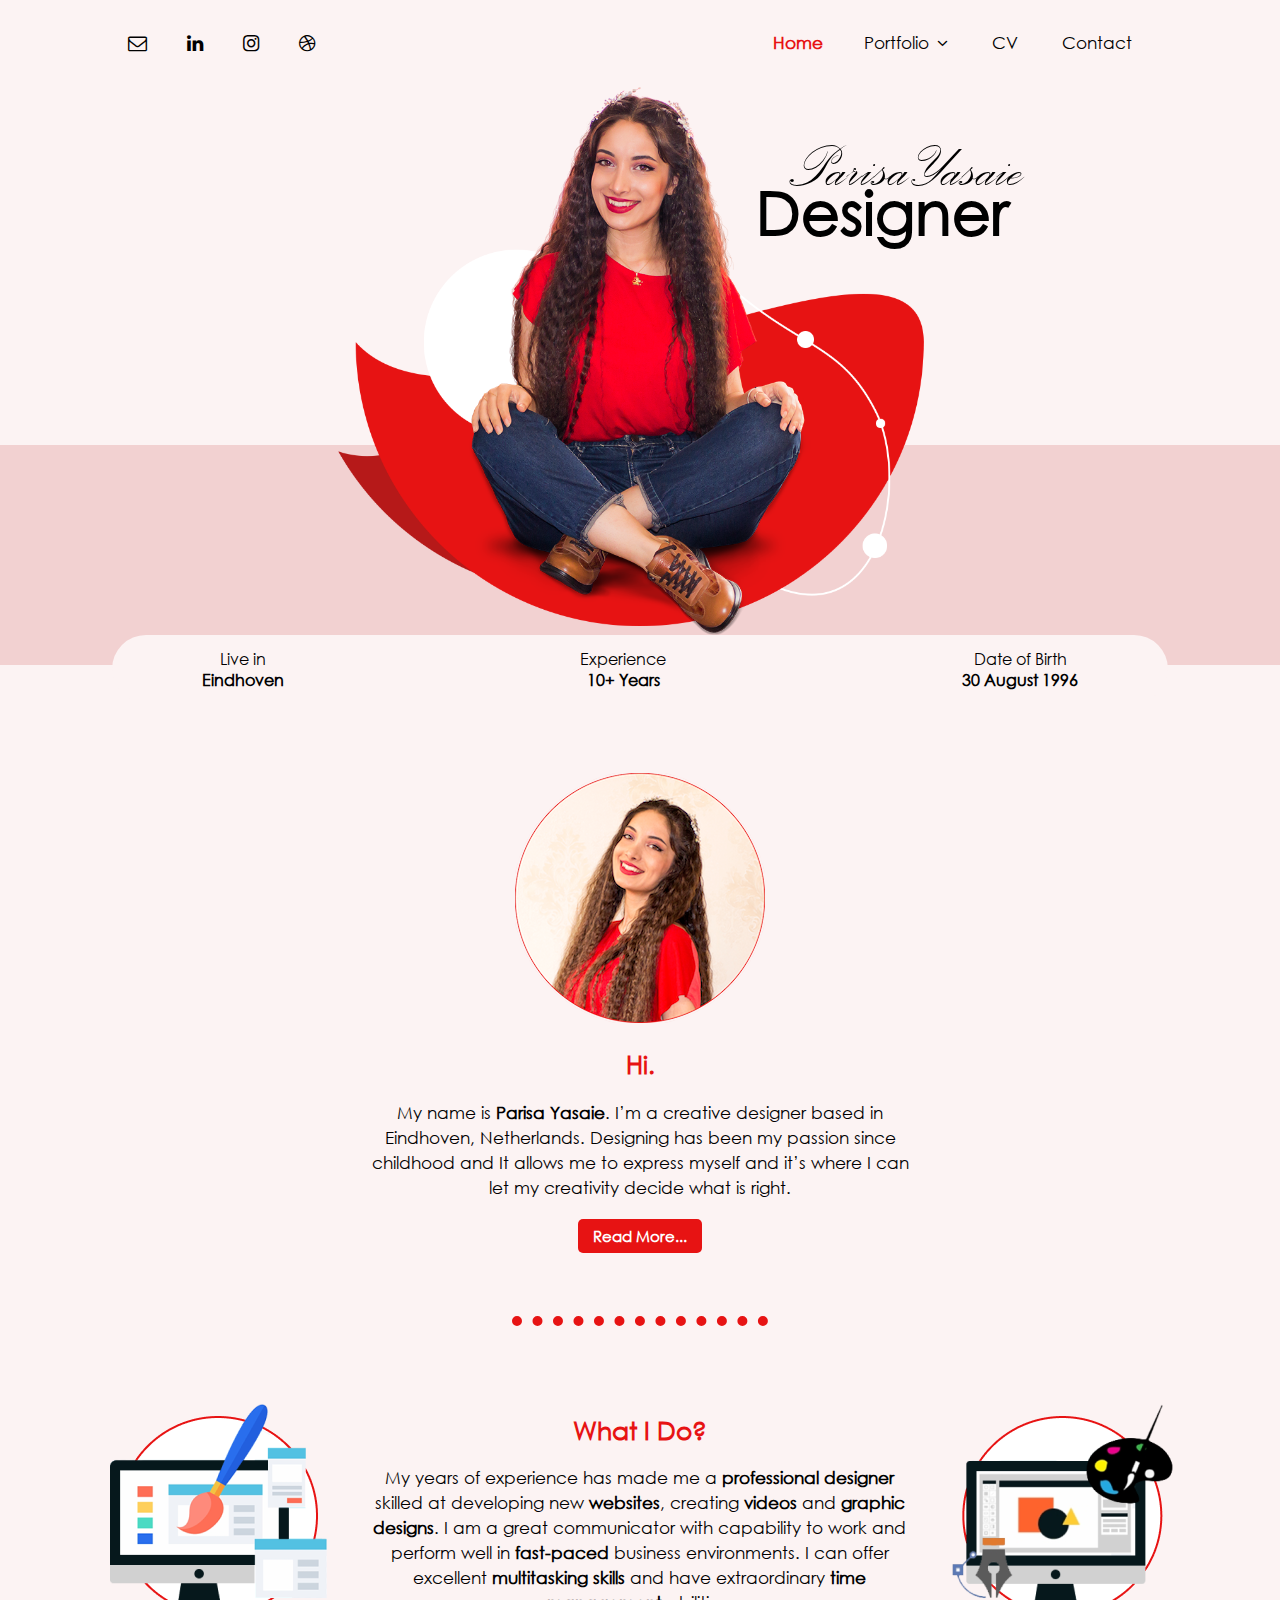
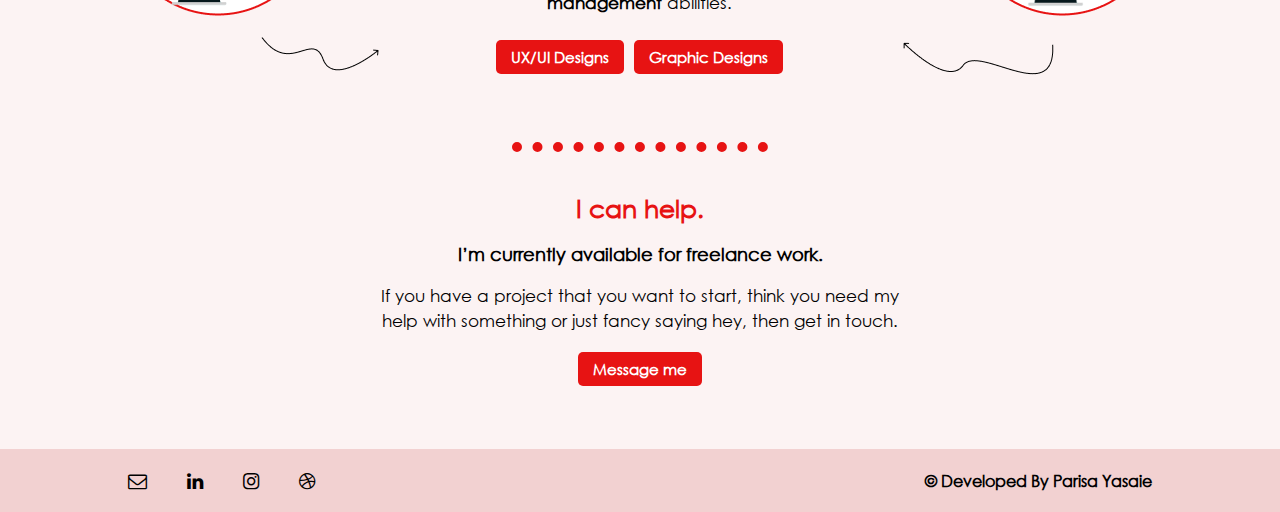
==== commit 187fce28: "Update index.html" ====
--- a/index.html
+++ b/index.html
@@ -59,7 +59,7 @@
     </div>
 
     <ul class="summary-profile">
-        <li>Live in<br><strong>Eindhoven, Netherlands</strong></li>
+        <li>Live in<br><strong>Eindhoven</strong></li>
         <li>Experience<br><strong>10+ Years</strong></li>
         <li>Date of Birth<br><strong>30 August 1996</strong></li>
     </ul>
@@ -70,7 +70,7 @@
             <h2>Hi.</h2>
 
             <div class="mb-25">
-                <p>My name is <strong>Parisa Yasaie</strong>. I’m a creative designer based in Eindhoven city.
+                <p>My name is <strong>Parisa Yasaie</strong>. I’m a creative designer based in Eindhoven, Netherlands.
                     Designing has been my passion since childhood and It allows
                     me to express myself and it’s where I can let my creativity
                     decide what is right.</p>
